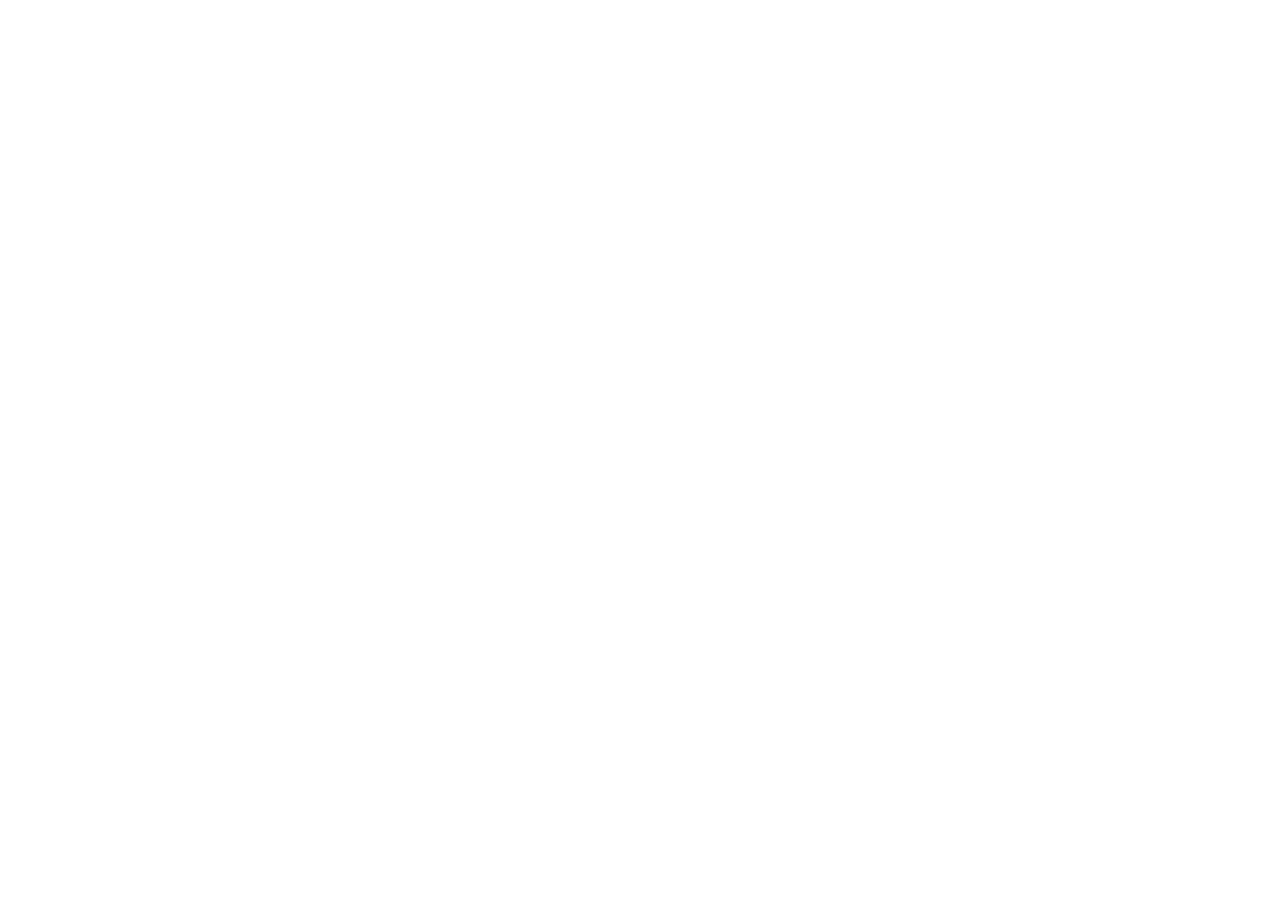
==== game.html @ 1bf511ef "添加游戏基本框架" ====
<!DOCTYPE html>
<html lang="en">
<head>
    <meta charset="UTF-8">
    <title>来自星星的礼</title>
    <meta name="viewport" content="initial-scale=1,maximum-scale=1, minimum-scale=1">
</head>
<script src="./js/public.js"></script>
<link rel="stylesheet" href="./css/public.css">
<style>
    /* body{
         background: url("./img/rule/rule.jpg") center center no-repeat;
         background-size: 100% 100%;
     }*/
    .content{
        position: fixed;
        width: 100%;
        height: 100%;
        left: 0;
        top: 0;
    }
    .gameimg{
        position: absolute;
        top:-1rem;
    }
</style>
<body>
<div class="content">

</div>
</body>
</html>
<script src="./js/jquery.min.js"></script>
<script src="js/interfaceUrl.js"></script>
<script src="js/Gameinit.js"></script>
<script src="http://res.wx.qq.com/open/js/jweixin-1.4.0.js"></script>
<script>
    /*$.ajax({
        type:'post',
        url: USERMESSAGE.insertTicket,
        contentType: "application/json; charset=utf-8",
        data:JSON.stringify({data:location.href.split('#')[0]}),
        success: function (res) {
            if(res.code == 0){
                wx.config({
                    debug: false, // 开启调试模式,调用的所有api的返回值会在客户端alert出来，若要查看传入的参数，可以在pc端打开，参数信息会通过log打出，仅在pc端时才会打印。
                    appId: 'wxbc9237f3b7af03e7', // 必填，公众号的唯一标识
                    timestamp: res.data.timestamps, // 必填，生成签名的时间戳
                    nonceStr: res.data.noncestr, // 必填，生成签名的随机串
                    signature: res.data.signatura,// 必填，签名
                    jsApiList: ['onMenuShareAppMessage','onMenuShareTimeline'] // 必填，需要使用的JS接口列表
                })
            }
        },
    });
    wx.ready(function () {   //需在用户可能点击分享按钮前就先调用
        wx.onMenuShareAppMessage({
            title: '宁波文化广场-领航行动', // 分享标题
            desc: '快来一起探索吧', // 分享描述
            link: 'http://www.hulonghua.club/welcome/share.html', // 分享链接，该链接域名或路径必须与当前页面对应的公众号JS安全域名一致
            imgUrl: 'http://www.hulonghua.club/welcome/img/shareicon.png', // 分享图标
            type: 'link', // 分享类型,music、video或link，不填默认为link
            dataUrl: '', // 如果type是music或video，则要提供数据链接，默认为空
            success: function () {
// 用户点击了分享后执行的回调函数
                alert('分享成功')
            },cancel:function () {
                alert('取消分享')
            }
        });
        wx.onMenuShareTimeline({//朋友圈
            title: '宁波文化广场-领航行动', // 分享标题
            link: 'http://www.hulonghua.club/welcome/share.html', // 分享链接，该链接域名或路径必须与当前页面对应的公众号JS安全域名一致
            imgUrl: 'http://www.hulonghua.club/welcome/img/shareicon.png', // 分享图标
            success: function () {
                // 用户点击了分享后执行的回调函数
                // alert('成功')
                alert('分享成功')
            },cancel:function () {
                alert('取消分享')
            }
        })
    })*/

    //阻止微信浏览器滑动
    window.addEventListener('touchmove', e => e.preventDefault(), { passive: false })
    $(".content").on('touchstart','.gameimg',function () {
        $(this).remove()
    })
    window.onload = function () {
        new Gameinit();
    }
</script>
---- css/public.css ----
*{
    margin: 0;
    padding: 0;
}
html,body{
    height: 100%;
}
img{
    display: block;
}
.flex{
    display: flex;
}
.cocenter{
    align-items: center;
}
.maincenter{
    justify-content: center;
}
.contentcenter{
    justify-content: center;
    align-items: center;
}
.around{
    justify-content: space-around;
}
.culumn{
    flex-direction: column;
}
/*
.logo{
    width: 1.636rem;
    height: .516rem;
    position: fixed;
    z-index: 999;
    left: .2rem;
    top: .2rem;
}*/
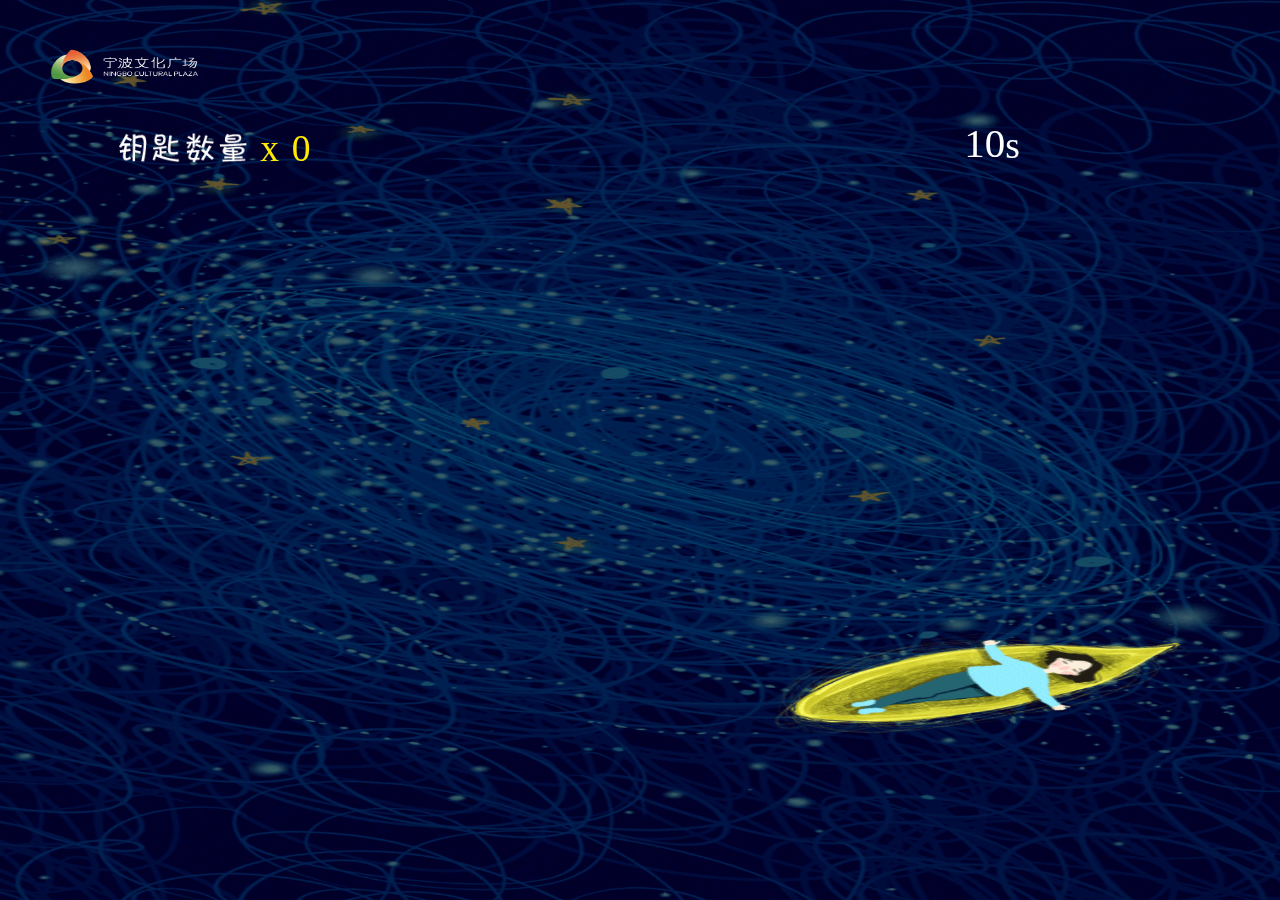
==== commit 6f125c93: "完善" ====
--- a/game.html
+++ b/game.html
@@ -18,28 +18,144 @@
         height: 100%;
         left: 0;
         top: 0;
+        background:url("./img/game/background.png") center center no-repeat;
+        background-size: 100% 100%;
     }
     .gameimg{
         position: absolute;
         top:-1rem;
+        z-index: 1;
+    }
+    .scoring{
+        width: 2.84rem;
+        height: .67rem;
+        position: absolute;
+        top:13.27%;
+        left: 7.3%;
+        z-index: 2;
+    }
+    .scorenumer{
+        position: absolute;
+        z-index: 0;
+        width: 2.07rem;
+        height: .67rem;
+        opacity:0;
+        -webkit-animation:scorenumerno 300ms linear;
+        -moz-animation:scorenumerno 300ms linear;
+        -o-animation:scorenumerno 300ms linear;
+        animation:scorenumerno 300ms linear;
+    }
+    .numshow{
+        font-size: .44rem;
+        color: #ffea00;
+        margin-left: .15rem;
+    }
+    .number{
+        width: 1.51rem;
+        height: .35rem;
+    }
+    .logono{
+        -webkit-animation:logono 500ms linear;
+        -moz-animation:logono 500ms linear;
+        -o-animation:logono 500ms linear;
+        animation:logono 500ms linear;
+    }
+    .startnumber{
+        width: .6rem;
+        height: .9rem;
+        left: 50%;
+        top: 50%;
+        position: absolute;
+        transform: translate(-50%,-50%);
+    }
+    .startnumber>img{
+        width: 100%;
+        height: 100%;
+        position: absolute;
+        left: 0;
+        top: 0;
+        display: none;
+    }
+    .gamestartshow{
+        width: 3.77rem;
+        height: .74rem;
+        left: 50%;
+        top: 50%;
+        position: absolute;
+        transform: translate(-50%,-50%);
+        display: none;
+    }
+    .timeend{
+        position: absolute;
+        left: 75.33%;
+        top: 13.27%;
+        color: #fff;
+    }
+    .timeend>span:nth-child(1){
+        font-size: .48rem;
+    }
+    .timeend>span:nth-child(2){
+        font-size: .44rem;
+    }
+    @keyframes scorenumerno
+    {
+        0%   {opacity:1}
+        /*50% {transform:rotateZ(180deg)}*/
+        100% {opacity:0}
+    }
+    @keyframes logono
+    {
+        0%   {opacity:1;transform:scale(1,1) rotateZ(0deg);}
+        /*50% {transform:rotateZ(180deg)}*/
+        100% {opacity:0;transform:scale(0,0) rotateZ(3600deg);left: 50%;top:50%}
     }
 </style>
 <body>
 <div class="content">
-
+    <img src="./img/logo.png" alt="" class="logo">
+    <div class="timeend flex" style="align-items: flex-end">
+        <span>10</span>
+        <span>s</span>
+    </div>
+    <div class="scoring flex contentcenter">
+        <img src="./img/game/number.png" alt="" class="number"><span class="numshow">x</span><span class="numshow nowscore">0</span>
+    </div>
+    <div class="startnumber">
+        <img src="./img/game/start1.png" alt="">
+        <img src="./img/game/start2.png" alt="">
+        <img src="./img/game/start3.png" alt="">
+    </div>
+    <img src="./img/game/gamestart.png" alt="" class="gamestartshow">
+    <audio src="./audio/logo.mp3" preload="auto" class="musiclogo" style="display: none"></audio>
+    <audio src="./audio/xingxing.mp3" preload="auto" class="musicxingxing" style="display: none"></audio>
+    <audio src="./audio/yaoshi.mp3" preload="auto" class="musicyaoshi" style="display: none"></audio>
 </div>
 </body>
 </html>
 <script src="./js/jquery.min.js"></script>
 <script src="js/interfaceUrl.js"></script>
-<script src="js/Gameinit.js"></script>
+<script src="js/Gameinit.js?v002"></script>
 <script src="http://res.wx.qq.com/open/js/jweixin-1.4.0.js"></script>
 <script>
-    /*$.ajax({
+    document.addEventListener('DOMContentLoaded', function () {
+        function audioAutoPlay() {
+            document.addEventListener("WeixinJSBridgeReady", function () {
+                gamemusic()
+                document.querySelector('.musiclogo').play()
+                document.querySelector('.musiclogo').pause()
+                document.querySelector('.musicxingxing').play()
+                document.querySelector('.musicxingxing').pause()
+                document.querySelector('.musicyaoshi').play()
+                document.querySelector('.musicyaoshi').pause()
+            }, false);
+        }
+        audioAutoPlay();
+    });
+    $.ajax({
         type:'post',
         url: USERMESSAGE.insertTicket,
         contentType: "application/json; charset=utf-8",
-        data:JSON.stringify({data:location.href.split('#')[0]}),
+        data:JSON.stringify({url:location.href.split('#')[0]}),
         success: function (res) {
             if(res.code == 0){
                 wx.config({
@@ -55,39 +171,103 @@
     });
     wx.ready(function () {   //需在用户可能点击分享按钮前就先调用
         wx.onMenuShareAppMessage({
-            title: '宁波文化广场-领航行动', // 分享标题
-            desc: '快来一起探索吧', // 分享描述
-            link: 'http://www.hulonghua.club/welcome/share.html', // 分享链接，该链接域名或路径必须与当前页面对应的公众号JS安全域名一致
+            title: '来自星星的礼', // 分享标题
+            desc: '6666份来自星星的礼，2019年前，预备追光！', // 分享描述
+            link: 'http://www.hulonghua.club/welcome/index.html', // 分享链接，该链接域名或路径必须与当前页面对应的公众号JS安全域名一致
             imgUrl: 'http://www.hulonghua.club/welcome/img/shareicon.png', // 分享图标
             type: 'link', // 分享类型,music、video或link，不填默认为link
             dataUrl: '', // 如果type是music或video，则要提供数据链接，默认为空
             success: function () {
 // 用户点击了分享后执行的回调函数
-                alert('分享成功')
-            },cancel:function () {
-                alert('取消分享')
+
             }
         });
         wx.onMenuShareTimeline({//朋友圈
-            title: '宁波文化广场-领航行动', // 分享标题
+            title: '来自星星的礼', // 分享标题
             link: 'http://www.hulonghua.club/welcome/share.html', // 分享链接，该链接域名或路径必须与当前页面对应的公众号JS安全域名一致
             imgUrl: 'http://www.hulonghua.club/welcome/img/shareicon.png', // 分享图标
             success: function () {
                 // 用户点击了分享后执行的回调函数
                 // alert('成功')
-                alert('分享成功')
-            },cancel:function () {
-                alert('取消分享')
+
             }
         })
-    })*/
+    })
 
     //阻止微信浏览器滑动
     window.addEventListener('touchmove', e => e.preventDefault(), { passive: false })
+    var score = 0;
     $(".content").on('touchstart','.gameimg',function () {
-        $(this).remove()
+        var shownum = getscore($(this)[0])
+        score += shownum;
+        $('.nowscore').html(score);
+        $(this).css('top',$(this).css('top'));
+        if(!$(this).data('scoreflag')){
+            $(this).data('scoreflag',true)
+            if(shownum == 3){
+                document.querySelector('.musiclogo').currentTime = 0;
+                document.querySelector('.musiclogo').play()
+            }else if(shownum == 2){
+                document.querySelector('.musicxingxing').currentTime = 0;
+                document.querySelector('.musicxingxing').play()
+            }else if(shownum == 1){
+                document.querySelector('.musicyaoshi').currentTime = 0;
+                document.querySelector('.musicyaoshi').play()
+            }
+
+            var createscorenumer = $('<img src="./img/game/show'+shownum+'.png" class="scorenumer"/>');
+            createscorenumer.css({left:parseInt($(this).css('left'))-27+'px',top:parseInt($(this).css('top'))-34+'px'})
+            $(".content").append(createscorenumer)
+            setTimeout(()=>{
+                createscorenumer.remove()
+                $(this).addClass('logono')
+                setTimeout(()=>{
+                    $(this).remove()
+                },450)
+            },500)
+        }
+
+        // $(this).remove()
     })
     window.onload = function () {
-        new Gameinit();
+        // new Gameinit();
+        $(".startnumber>img").eq(2).fadeIn(500).fadeOut(500);
+        setTimeout(()=>{
+            $(".startnumber>img").eq(1).fadeIn(500).fadeOut(500);
+        },1000)
+        setTimeout(()=>{
+            $(".startnumber>img").eq(0).fadeIn(500).fadeOut(500);
+        },2000)
+        setTimeout(()=>{
+            $(".gamestartshow").fadeIn(500).fadeOut(500);
+        },3000)
+        setTimeout(()=>{
+            new Gameinit();
+            timeend()
+        },4000)
+    }
+    function getscore(el) {
+        var score3 = /logo1/
+        var score2 = /logo2/
+        var score1 = /logo3/
+        if(score3.test(el.src)){
+            return 3;
+        }else if(score2.test(el.src)){
+            return 2;
+        }else if(score1.test(el.src)){
+            return 1;
+        }
+    }
+    function timeend() {
+        var num = 10;
+        setInterval(()=>{
+            num--;
+            if(num == -1){
+                sessionStorage.score = $('.nowscore').text();
+                location.replace('./gameover.html')
+            }else{
+                $('.timeend>span').eq(0).html(num);
+            }
+        },1000)
     }
 </script>--- a/css/public.css
+++ b/css/public.css
@@ -24,15 +24,17 @@
 .around{
     justify-content: space-around;
 }
+.between{
+    justify-content: space-between;
+}
 .culumn{
     flex-direction: column;
 }
-/*
 .logo{
-    width: 1.636rem;
-    height: .516rem;
+    width: 1.82rem;
+    height: .46rem;
     position: fixed;
     z-index: 999;
-    left: .2rem;
-    top: .2rem;
-}*/
+    left: .55rem;
+    top: .55rem;
+}
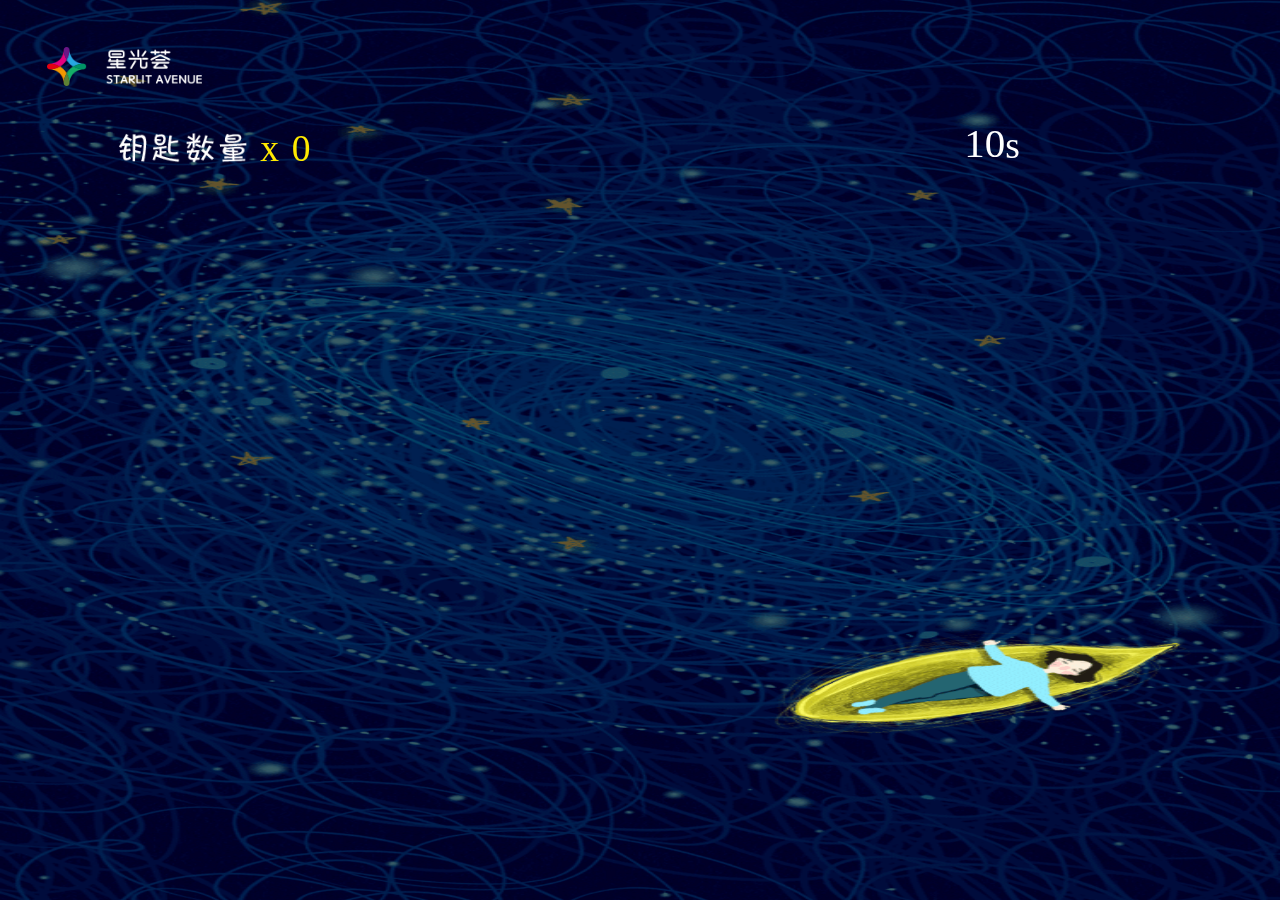
==== commit fda5dc39: "修改" ====
--- a/game.html
+++ b/game.html
@@ -134,7 +134,7 @@
 </html>
 <script src="./js/jquery.min.js"></script>
 <script src="js/interfaceUrl.js"></script>
-<script src="js/Gameinit.js?v002"></script>
+<script src="js/Gameinit.js?v1116"></script>
 <script src="http://res.wx.qq.com/open/js/jweixin-1.4.0.js"></script>
 <script>
     document.addEventListener('DOMContentLoaded', function () {
